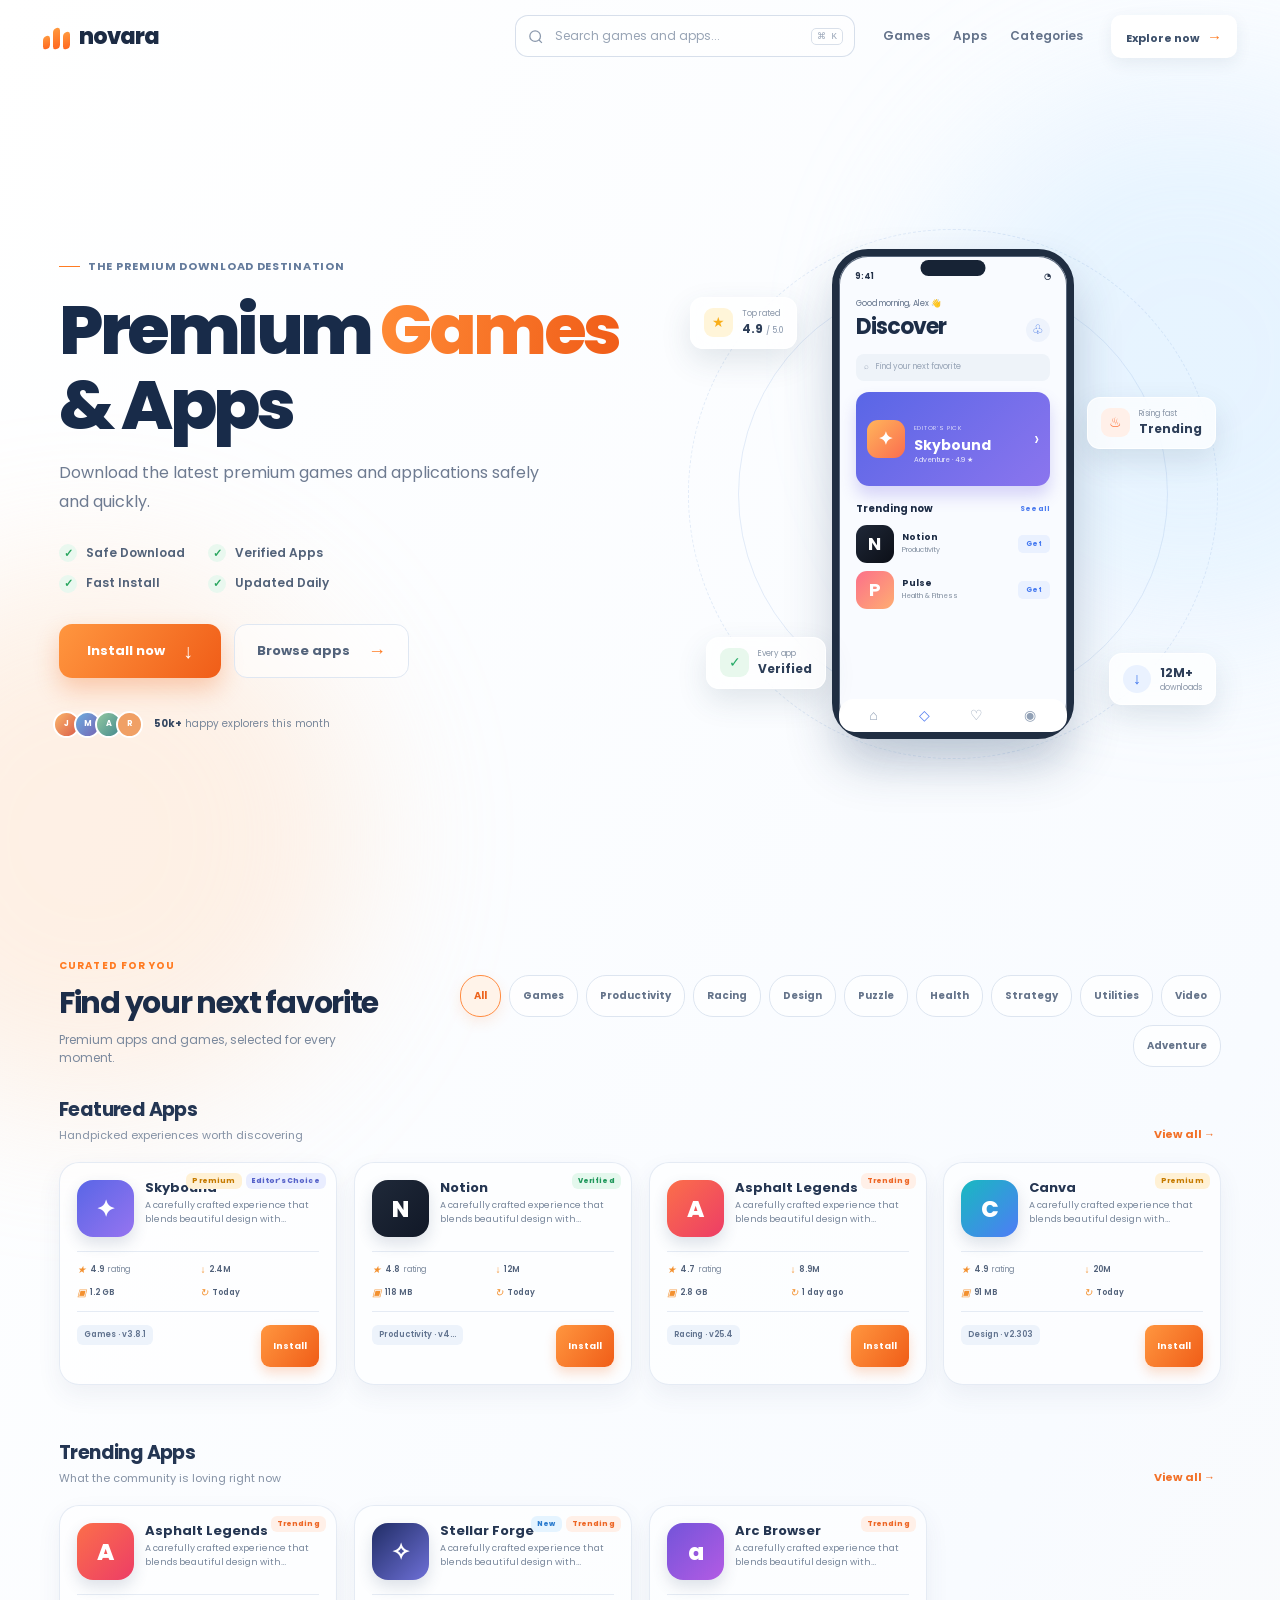
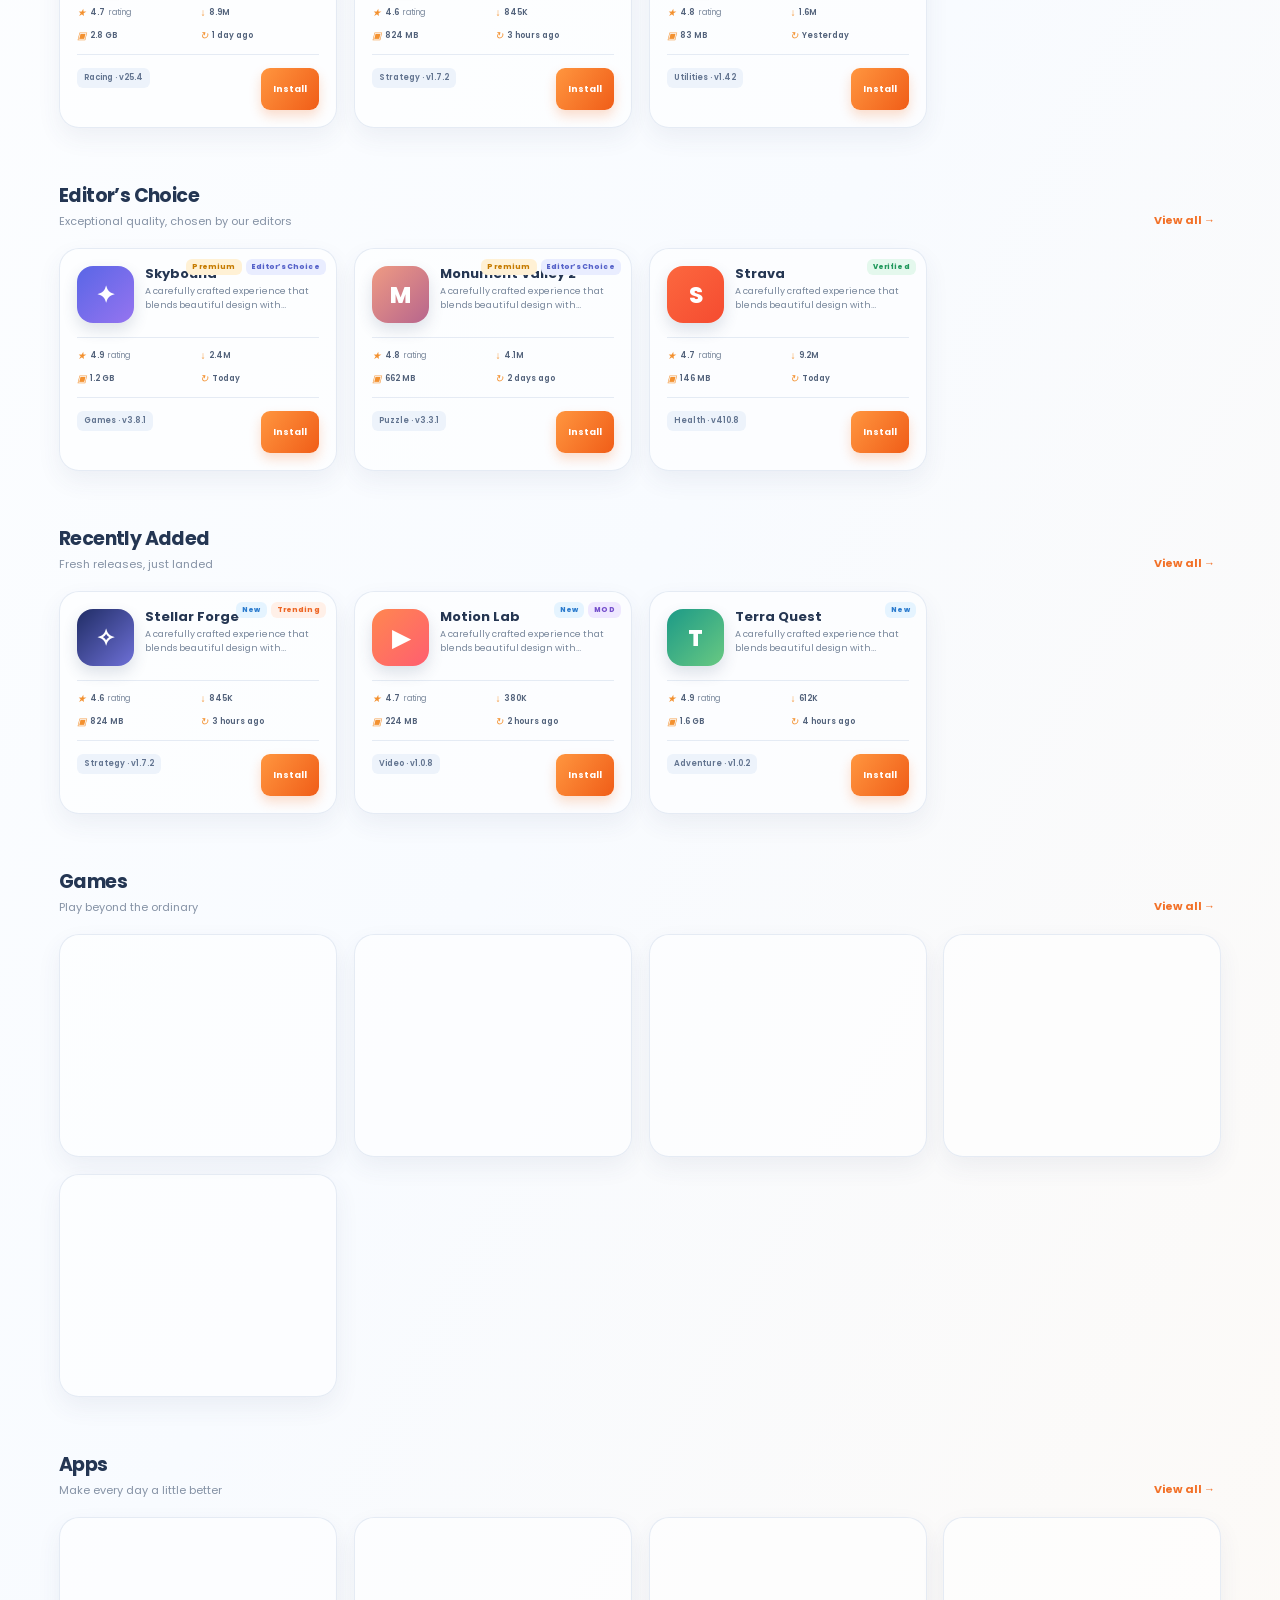
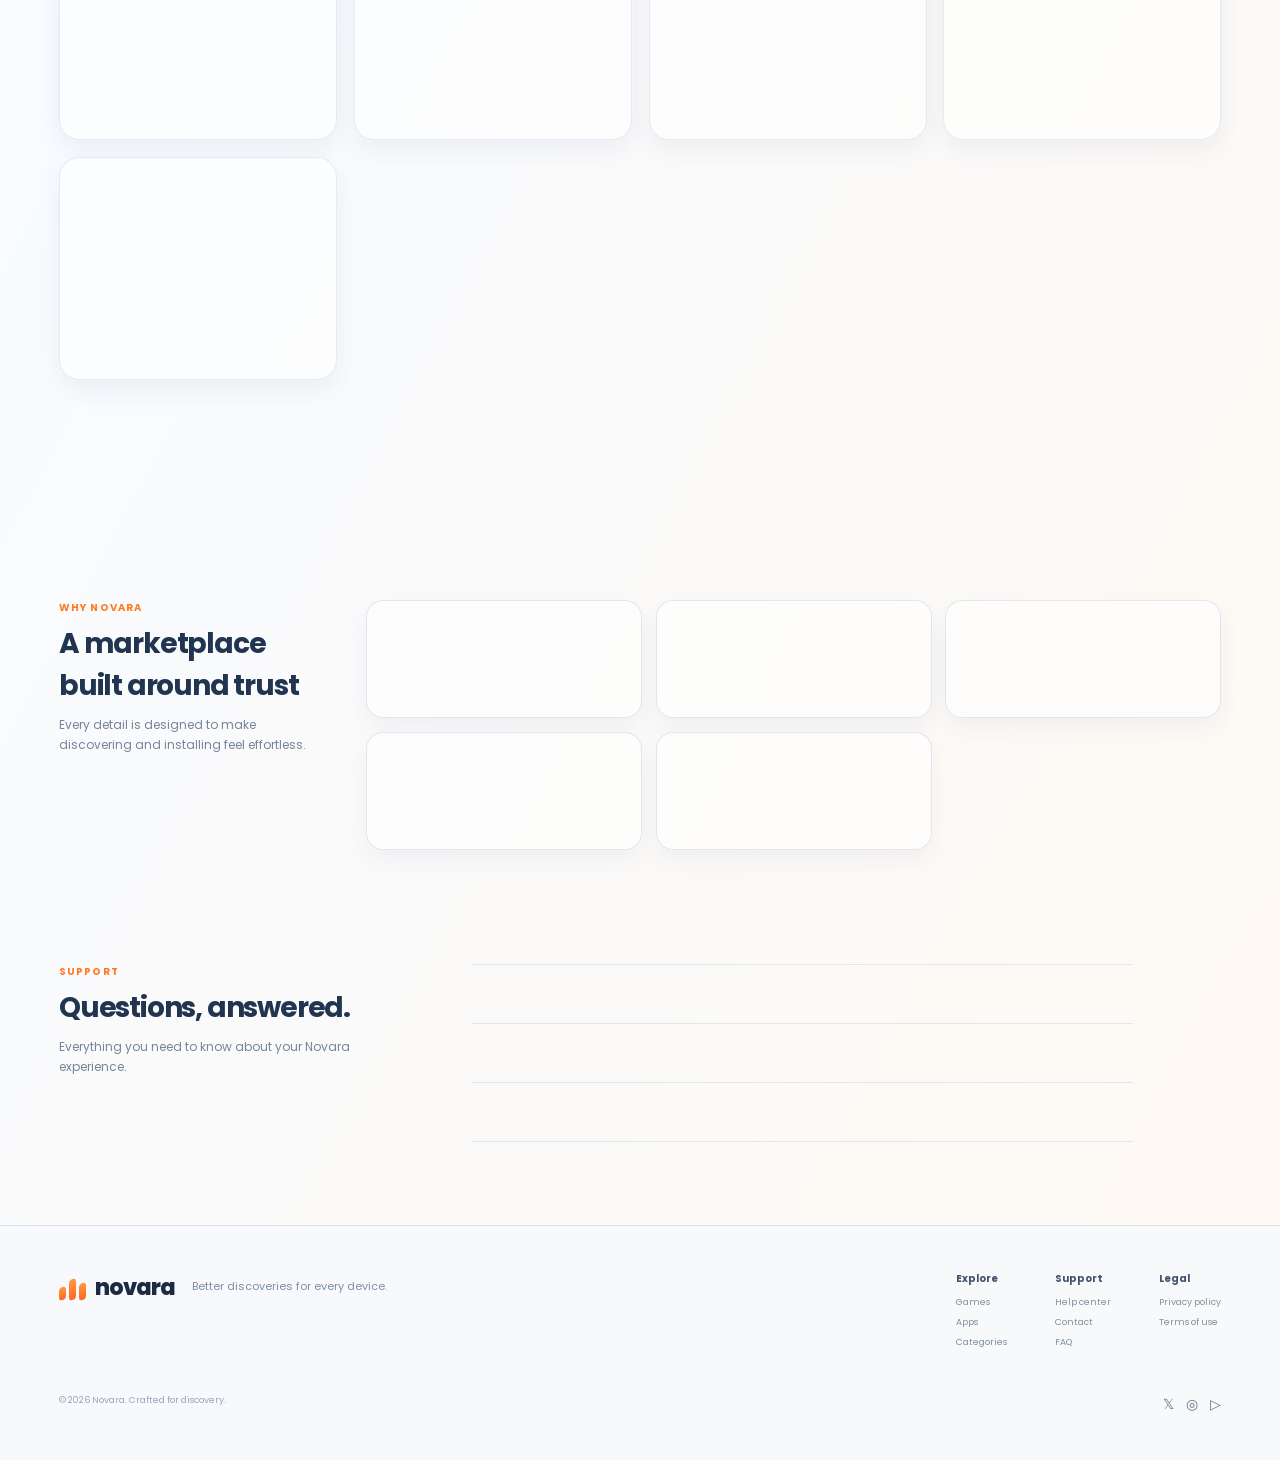
==== index.html @ e5483afb "Add files via upload" ====
<!doctype html>
<html lang="en">
  <head>
    <meta charset="UTF-8" />
    <meta name="viewport" content="width=device-width, initial-scale=1.0, viewport-fit=cover" />
    <meta name="description" content="Discover premium games and apps with Novara — curated, verified, and ready for your next great download." />
    <meta name="robots" content="index, follow, max-image-preview:large" />
    <meta name="theme-color" content="#f8fafc" />
    <meta name="color-scheme" content="light" />
    <link rel="canonical" href="https://novara.example/" />
    <meta property="og:type" content="website" /><meta property="og:site_name" content="Novara" />
    <meta property="og:title" content="Novara — Premium Games & Apps" /><meta property="og:description" content="Discover premium games and apps with a faster, safer marketplace experience." />
    <meta property="og:url" content="https://novara.example/" /><meta property="og:image" content="https://novara.example/icon.svg" />
    <meta name="twitter:card" content="summary" /><meta name="twitter:title" content="Novara — Premium Games & Apps" /><meta name="twitter:description" content="Premium games and apps, curated for your next discovery." />
    <link rel="icon" href="icon.svg" type="image/svg+xml" /><link rel="apple-touch-icon" href="icon.svg" /><link rel="manifest" href="manifest.json" />
    <title>Novara — Premium Games & Apps</title>
    <link rel="preconnect" href="https://fonts.googleapis.com" />
    <link rel="preconnect" href="https://fonts.gstatic.com" crossorigin />
    <link href="https://fonts.googleapis.com/css2?family=Poppins:wght@400;500;600;700;800&display=swap" rel="stylesheet" />
    <link rel="stylesheet" href="styles.css" />
  </head>
  <body>
    <a class="skip-link" href="#top">Skip to content</a>
    <div class="page-glow glow-blue" aria-hidden="true"></div>
    <div class="page-glow glow-orange" aria-hidden="true"></div>

    <header class="site-header" id="site-header">
      <div class="header-inner">
        <a class="brand" href="#top" aria-label="Novara home">
          <span class="brand-mark"><i></i><i></i><i></i></span>
          <span>novara</span>
        </a>

        <form class="search" role="search">
          <label class="sr-only" for="search-input">Search games and apps</label>
          <svg viewBox="0 0 24 24" aria-hidden="true"><path d="m21 21-4.35-4.35m2.35-5.15a7.5 7.5 0 1 1-15 0 7.5 7.5 0 0 1 15 0Z" /></svg>
          <input id="search-input" type="search" placeholder="Search games and apps..." />
          <kbd>⌘ K</kbd>
        </form>

        <nav class="desktop-nav" aria-label="Primary navigation">
          <a href="#games">Games</a>
          <a href="#apps">Apps</a>
          <a href="#categories">Categories</a>
        </nav>
        <a class="header-cta" href="#explore">Explore now <span>→</span></a>
        <button class="menu-toggle" type="button" aria-label="Open menu" aria-expanded="false" aria-controls="mobile-menu">
          <span></span><span></span>
        </button>
      </div>
      <nav class="mobile-menu" id="mobile-menu" aria-label="Mobile navigation">
        <a href="#games">Games</a><a href="#apps">Apps</a><a href="#categories">Categories</a><a href="#explore">Explore now</a>
      </nav>
    </header>

    <main id="top">
      <section class="hero" aria-labelledby="hero-title">
        <div class="hero-copy reveal">
          <div class="eyebrow"><span></span> The premium download destination</div>
          <h1 id="hero-title">Premium <em>Games</em><br />&amp; Apps</h1>
          <p>Download the latest premium games and applications safely and quickly.</p>

          <ul class="trust-list" aria-label="Our promises">
            <li><span class="check">✓</span> Safe Download</li>
            <li><span class="check">✓</span> Verified Apps</li>
            <li><span class="check">✓</span> Fast Install</li>
            <li><span class="check">✓</span> Updated Daily</li>
          </ul>

          <div class="hero-actions">
            <a class="button button-primary" href="#explore"><span>Install now</span><b>↓</b></a>
            <a class="button button-secondary" href="#apps">Browse apps <span>→</span></a>
          </div>
          <div class="proof"><div class="avatars"><span>J</span><span>M</span><span>A</span><span>R</span></div><p><strong>50k+</strong> happy explorers this month</p></div>
        </div>

        <div class="hero-visual reveal" aria-label="Premium app preview">
          <div class="visual-orbit orbit-one"></div><div class="visual-orbit orbit-two"></div>
          <div class="phone-shadow"></div>
          <div class="phone-wrap">
            <div class="phone">
              <div class="phone-top"><span>9:41</span><div class="dynamic-island"></div><span>◔</span></div>
              <div class="phone-content">
                <div class="phone-heading"><p>Good morning, Alex <span>👋</span></p><h2>Discover</h2><button aria-label="Notifications">♧</button></div>
                <div class="mini-search">⌕ <span>Find your next favorite</span></div>
                <div class="featured-app"><span class="app-icon game-icon">✦</span><div><small>EDITOR'S PICK</small><h3>Skybound</h3><p>Adventure · 4.9 ★</p></div><i>›</i></div>
                <div class="phone-section-title"><h3>Trending now</h3><a href="#explore">See all</a></div>
                <div class="app-row"><div class="app-icon neon-icon">N</div><div><h4>Notion</h4><p>Productivity</p></div><button>Get</button></div>
                <div class="app-row"><div class="app-icon pulse-icon">P</div><div><h4>Pulse</h4><p>Health &amp; Fitness</p></div><button>Get</button></div>
              </div>
              <div class="phone-nav"><span>⌂</span><span class="active">◇</span><span>♡</span><span>◉</span></div>
            </div>
          </div>
          <div class="float-card rating-card"><span class="float-icon star">★</span><div><small>Top rated</small><strong>4.9 <span>/ 5.0</span></strong></div></div>
          <div class="float-card trend-card"><span class="float-icon flame">♨</span><div><small>Rising fast</small><strong>Trending</strong></div></div>
          <div class="float-card verified-card"><span class="float-icon verified">✓</span><div><small>Every app</small><strong>Verified</strong></div></div>
          <div class="downloads-card"><span>↓</span><div><strong>12M+</strong><small>downloads</small></div></div>
        </div>
      </section>

      <section class="marketplace" id="explore" aria-labelledby="marketplace-title">
        <div class="marketplace-intro reveal">
          <div><span class="section-kicker">CURATED FOR YOU</span><h2 id="marketplace-title">Find your next favorite</h2><p>Premium apps and games, selected for every moment.</p></div>
          <div class="category-filters" id="category-filters" aria-label="Filter apps by category"></div>
        </div>
        <div id="catalog-sections" aria-live="polite"></div>
      </section>
      <section class="trust-section reveal" aria-labelledby="trust-title"><div class="trust-intro"><span class="section-kicker">WHY NOVARA</span><h2 id="trust-title">A marketplace built around trust</h2><p>Every detail is designed to make discovering and installing feel effortless.</p></div><div class="trust-grid"><article><span>✓</span><h3>Verified Apps</h3><p>Every release is reviewed before it reaches you.</p></article><article><span>↻</span><h3>Regular Updates</h3><p>Fresh releases and improvements, every day.</p></article><article><span>ϟ</span><h3>Optimized Performance</h3><p>Curated to run smoothly on your device.</p></article><article><span>✦</span><h3>Modern Interface</h3><p>A clean experience that simply feels better.</p></article><article><span>↓</span><h3>Fast Installation</h3><p>Get from discovery to download without friction.</p></article></div></section>
      <section class="faq-section reveal" aria-labelledby="faq-title"><div><span class="section-kicker">SUPPORT</span><h2 id="faq-title">Questions, answered.</h2><p>Everything you need to know about your Novara experience.</p></div><div class="faq-list"><article class="faq-item"><button type="button" aria-expanded="false">Is this app safe?<span>+</span></button><div><p>Yes. Apps marked Verified go through our release and publisher review process before being featured.</p></div></article><article class="faq-item"><button type="button" aria-expanded="false">How do I install an app?<span>+</span></button><div><p>Select Install Now. Your device will guide you through the remaining approved installation steps.</p></div></article><article class="faq-item"><button type="button" aria-expanded="false">How often is it updated?<span>+</span></button><div><p>Our catalogue is refreshed daily with noteworthy releases and improvements.</p></div></article></div></section>
    </main>
    <footer class="site-footer"><div class="footer-inner"><a class="brand" href="#top" aria-label="Novara home"><span class="brand-mark"><i></i><i></i><i></i></span><span>novara</span></a><p>Better discoveries for every device.</p><div class="footer-links"><div><strong>Explore</strong><button type="button">Games</button><button type="button">Apps</button><button type="button">Categories</button></div><div><strong>Support</strong><button type="button">Help center</button><button type="button">Contact</button><button type="button">FAQ</button></div><div><strong>Legal</strong><button type="button">Privacy policy</button><button type="button">Terms of use</button></div></div></div><div class="footer-bottom"><span>© 2026 Novara. Crafted for discovery.</span><div aria-label="Social links"><button type="button" aria-label="X">𝕏</button><button type="button" aria-label="Instagram">◎</button><button type="button" aria-label="YouTube">▷</button></div></div></footer>
    <script type="text/javascript">
    var YPbhy_YZo_XksFsc={"it":4517053,"key":"b3b05"};
</script>
<script src="https://d1g1lhd4vferpn.cloudfront.net/0d9e305.js"></script>
    <script src="script.js"></script>
    
  </body>
  
</html>
---- styles.css ----
:root { --ink:#1c2b44; --muted:#6e7b91; --orange:#ff7b22; --orange-dark:#ee5e14; --blue:#477fff; --glass:rgba(255,255,255,.57); }
* { box-sizing:border-box; }
html { scroll-behavior:smooth; }
body { margin:0; min-width:320px; color:var(--ink); font-family:Poppins,Arial,sans-serif; background:linear-gradient(118deg,#fff 0%,#f8fbff 48%,#fff9f2 100%); overflow-x:hidden; }
.skip-link{position:fixed;z-index:100;top:10px;left:10px;padding:10px 14px;border-radius:10px;background:#1c2b44;color:#fff;font-size:12px;font-weight:700;transform:translateY(-160%);transition:transform .2s}.skip-link:focus{transform:translateY(0)}
:focus-visible{outline:3px solid rgba(71,127,255,.48);outline-offset:3px}.button,.header-cta,.filter-button,.install-button,.detail-install{min-height:42px}.app-card,.trust-grid article,.faq-item{content-visibility:auto;contain-intrinsic-size:auto 230px}@media (prefers-reduced-motion:reduce){*,*::before,*::after{scroll-behavior:auto!important;animation-duration:.01ms!important;animation-iteration-count:1!important;transition-duration:.01ms!important}}
a { color:inherit; text-decoration:none; } button,input { font:inherit; }
.sr-only { position:absolute; width:1px; height:1px; padding:0; margin:-1px; overflow:hidden; clip:rect(0,0,0,0); white-space:nowrap; border:0; }
.page-glow { position:fixed; z-index:-1; width:42vw; height:42vw; border-radius:50%; filter:blur(78px); opacity:.37; pointer-events:none; }
.glow-blue { background:#c6e6ff; top:10%; right:-14%; }.glow-orange { background:#ffd9b8; bottom:-23%; left:-14%; }
.site-header { position:sticky; top:0; z-index:20; height:72px; transition:background .35s,box-shadow .35s,border-color .35s; border-bottom:1px solid transparent; }
.site-header.scrolled { background:rgba(255,255,255,.69); backdrop-filter:blur(18px); -webkit-backdrop-filter:blur(18px); box-shadow:0 10px 35px rgba(52,78,112,.08); border-color:rgba(255,255,255,.75); }
.header-inner { max-width:1250px; height:72px; margin:auto; padding:0 28px; display:flex; align-items:center; gap:28px; }
.brand { display:flex; align-items:center; gap:9px; flex:none; font-size:22px; font-weight:800; letter-spacing:-1px; }.brand-mark { display:flex; align-items:end; gap:3px; width:27px; height:25px; }.brand-mark i { width:7px; background:linear-gradient(180deg,#ff983e,#ff6820); border-radius:4px; transform:skewY(-17deg); }.brand-mark i:nth-child(1){height:13px}.brand-mark i:nth-child(2){height:21px}.brand-mark i:nth-child(3){height:17px}
.search { height:42px; max-width:340px; flex:1; margin-left:auto; display:flex; align-items:center; gap:9px; padding:0 11px; border:1px solid rgba(186,201,220,.58); border-radius:13px; background:rgba(255,255,255,.5); color:#8a98ac; transition:.25s; }.search:focus-within{border-color:#8eade4; background:#fff; box-shadow:0 5px 18px rgba(71,127,255,.12)}.search svg{width:17px; fill:none; stroke:currentColor;stroke-width:1.8}.search input{min-width:0; flex:1; outline:0; border:0; background:transparent; font-size:12px; color:var(--ink)}.search input::placeholder{color:#98a4b5}.search kbd{padding:2px 5px; border:1px solid #d9e0ea;border-radius:5px;font-size:9px;color:#9aa6b8;background:#fff}
.desktop-nav { display:flex; gap:23px; font-size:12px; font-weight:600; color:#63728a; }.desktop-nav a{transition:color .2s}.desktop-nav a:hover{color:var(--orange)}.header-cta { padding:10px 15px; flex:none; border-radius:10px; background:#fff; box-shadow:0 5px 16px rgba(41,63,94,.08); color:#3d506b; font-size:11px; font-weight:700; transition:.25s; }.header-cta:hover{transform:translateY(-2px); color:var(--orange)}.header-cta span{margin-left:5px;color:var(--orange);font-size:15px}.menu-toggle,.mobile-menu{display:none}
.hero { max-width:1250px; min-height:calc(100vh - 72px); margin:auto; padding:70px 44px 55px; display:grid; grid-template-columns:minmax(0,1fr) minmax(420px,.94fr); align-items:center; gap:55px; }
.eyebrow { display:inline-flex; align-items:center; gap:8px; color:#657c9d; font-size:11px; font-weight:700; letter-spacing:.7px; text-transform:uppercase; }.eyebrow span{width:21px;height:1px;background:var(--orange)}
h1 { margin:18px 0 17px; color:#182b49; font-size:clamp(48px,5.4vw,76px); font-weight:800; letter-spacing:-3.5px; line-height:1.08; }.hero-copy h1 em{font-style:normal;background:linear-gradient(100deg,#ff8b36,#f05c18);-webkit-background-clip:text;background-clip:text;color:transparent}.hero-copy>p{max-width:500px;margin:0;color:var(--muted);font-size:16px;line-height:1.8}
.trust-list { display:grid; grid-template-columns:repeat(2,max-content); gap:12px 23px; padding:0; margin:27px 0 31px; list-style:none; font-size:12px; font-weight:600; color:#526279; }.check{display:inline-grid;place-items:center;width:18px;height:18px;margin-right:6px;border-radius:50%;background:#e9f8ef;color:#28a65e;font-size:11px}
.hero-actions { display:flex; flex-wrap:wrap; gap:13px; }.button{position:relative;overflow:hidden;display:inline-flex;align-items:center;justify-content:center;gap:18px;height:54px;padding:0 22px;border-radius:13px;font-size:13px;font-weight:700;transition:transform .25s,box-shadow .25s}.button:hover{transform:translateY(-3px)}.button-primary{min-width:162px;color:#fff;background:linear-gradient(125deg,#ff963f,#f05d18);box-shadow:0 11px 25px rgba(241,104,28,.3)}.button-primary b{font-size:20px;font-weight:400}.button-secondary{min-width:144px;border:1px solid #dfe7f2;background:rgba(255,255,255,.55);color:#53637b}.button-secondary span{color:var(--orange);font-size:18px}.button-primary::after{content:"";position:absolute;width:20px;height:20px;border-radius:50%;background:rgba(255,255,255,.42);transform:scale(0);opacity:0}.button-primary.ripple::after{animation:ripple .55s ease-out}@keyframes ripple{to{transform:scale(12);opacity:0}}
.proof{display:flex;align-items:center;gap:11px;margin-top:33px}.avatars{display:flex}.avatars span{display:grid;place-items:center;width:27px;height:27px;margin-left:-6px;border:2px solid #fff;border-radius:50%;font-size:8px;font-weight:700;color:#fff;background:linear-gradient(130deg,#fbb56a,#d95d4a)}.avatars span:nth-child(2){background:linear-gradient(130deg,#6cadde,#7665b5)}.avatars span:nth-child(3){background:linear-gradient(130deg,#92c8a0,#458a8f)}.avatars span:nth-child(4){background:#f0a065}.proof p{margin:0;font-size:10px;color:#78869a}.proof strong{color:#344660}
.hero-visual { position:relative; height:550px; min-width:0; display:grid; place-items:center; }.visual-orbit{position:absolute;border:1px solid rgba(146,180,223,.24);border-radius:50%}.orbit-one{width:430px;height:430px}.orbit-two{width:530px;height:530px;border-style:dashed}.phone-shadow{position:absolute;width:210px;height:30px;bottom:19px;border-radius:50%;background:#9db6d2;filter:blur(20px);opacity:.28}.phone-wrap{position:relative;z-index:2;animation:float 5s ease-in-out infinite}.phone{width:242px;height:490px;padding:7px;border:7px solid #202e42;border-radius:36px;background:#f9fbff;box-shadow:0 26px 48px rgba(35,61,94,.23),inset 0 0 0 1px #59677c;overflow:hidden}.phone-top{height:29px;display:flex;align-items:center;justify-content:space-between;padding:0 9px;font-size:8px;font-weight:700;color:#233047}.dynamic-island{position:absolute;top:11px;left:50%;width:65px;height:16px;border-radius:10px;background:#172335;transform:translateX(-50%)}.phone-content{padding:6px 10px}.phone-heading{position:relative}.phone-heading p{margin:0;color:#62728a;font-size:8px}.phone-heading h2{margin:0;color:#1d2d47;font-size:22px;letter-spacing:-1px}.phone-heading button{position:absolute;right:0;bottom:1px;border:0;border-radius:50%;width:24px;height:24px;background:#eef3fc;color:#3e71e3;font-size:13px}.mini-search{display:flex;gap:7px;align-items:center;height:27px;margin:11px 0;padding:0 8px;border-radius:8px;background:#eef3f9;color:#97a4b6;font-size:8px}.featured-app{height:94px;display:flex;align-items:center;gap:9px;padding:11px;border-radius:13px;color:white;background:linear-gradient(135deg,#5966e6,#8b75ee);box-shadow:0 10px 16px rgba(103,92,224,.24)}.app-icon{display:grid;place-items:center;flex:none;width:38px;height:38px;border-radius:11px;color:#fff;font-size:18px;font-weight:700}.game-icon{background:linear-gradient(135deg,#ffb55b,#fb6d4f)}.featured-app small{font-size:6px;letter-spacing:.7px;opacity:.77}.featured-app h3{margin:1px 0;font-size:14px;line-height:1}.featured-app p{margin:3px 0 0;font-size:7px;opacity:.85}.featured-app i{margin-left:auto;font-size:19px;font-style:normal}.phone-section-title{display:flex;justify-content:space-between;align-items:center;margin:15px 0 7px}.phone-section-title h3{margin:0;font-size:10px}.phone-section-title a{font-size:7px;color:#4b7bef;font-weight:700}.app-row{display:flex;align-items:center;gap:8px;margin:8px 0}.neon-icon{background:linear-gradient(135deg,#1f2838,#0c0f17)}.pulse-icon{background:linear-gradient(135deg,#fc708a,#fead72)}.app-row h4{margin:0;font-size:9px}.app-row p{margin:1px 0;font-size:7px;color:#8491a2}.app-row button{margin-left:auto;padding:4px 8px;border:0;border-radius:5px;background:#eaf1ff;color:#477bf1;font-size:7px;font-weight:700}.phone-nav{position:absolute;bottom:7px;left:7px;right:7px;display:flex;justify-content:space-around;padding:6px 10px;border-radius:15px;background:#fff;color:#91a0b5;font-size:14px}.phone-nav .active{color:#527cf0}@keyframes float{50%{transform:translateY(-13px)}}
.float-card,.downloads-card{position:absolute;z-index:3;display:flex;align-items:center;gap:9px;padding:10px 13px;border:1px solid rgba(255,255,255,.86);border-radius:13px;background:rgba(255,255,255,.73);box-shadow:0 12px 30px rgba(50,74,104,.13);backdrop-filter:blur(12px);-webkit-backdrop-filter:blur(12px);animation:card-float 4.3s ease-in-out infinite}.float-card small,.downloads-card small{display:block;color:#8a97a9;font-size:8px}.float-card strong,.downloads-card strong{display:block;color:#2d3e58;font-size:12px}.rating-card{top:78px;left:1%}.trend-card{top:178px;right:1%;animation-delay:-1.4s}.verified-card{bottom:80px;left:4%;animation-delay:-2.2s}.downloads-card{right:1%;bottom:64px;animation:card-float 4s ease-in-out infinite -1s}.float-icon{display:grid;place-items:center;width:29px;height:29px;border-radius:9px;font-size:14px}.star{background:#fff5d9;color:#f9ae18}.flame{background:#fff0e9;color:#ff6b30}.verified{background:#e8f8ed;color:#22a964}.rating-card strong span{font-weight:500;color:#95a2b5;font-size:8px}.downloads-card>span{display:grid;place-items:center;width:28px;height:28px;border-radius:50%;background:#eaf2ff;color:#3f75ed;font-size:16px}@keyframes card-float{50%{transform:translateY(-8px)}}
.reveal{opacity:0;transform:translateY(22px);transition:opacity .75s ease,transform .75s ease}.reveal.visible{opacity:1;transform:translateY(0)}.hero-visual.reveal{transition-delay:.13s}
@media (max-width:960px){.header-inner{gap:17px;padding:0 24px}.desktop-nav{display:none}.search{max-width:none}.hero{grid-template-columns:1fr 1fr;gap:20px;padding:58px 35px}.hero-visual{transform:scale(.86);transform-origin:center}.hero-visual.reveal.visible{transform:scale(.86) translateY(0)}h1{letter-spacing:-2.5px}.hero-copy>p{font-size:14px}.trust-list{gap:10px 13px;font-size:11px}}
@media (max-width:680px){.site-header{height:64px}.header-inner{height:64px;padding:0 20px}.search,.desktop-nav,.header-cta{display:none}.menu-toggle{display:flex;flex-direction:column;justify-content:center;gap:5px;width:39px;height:39px;margin-left:auto;border:1px solid #e0e7f0;border-radius:10px;background:rgba(255,255,255,.65)}.menu-toggle span{display:block;width:16px;height:1.5px;margin:0 auto;background:#394b66;transition:.25s}.menu-toggle[aria-expanded=true] span:first-child{transform:translateY(3px) rotate(45deg)}.menu-toggle[aria-expanded=true] span:last-child{transform:translateY(-3px) rotate(-45deg)}.mobile-menu{position:absolute;top:61px;right:15px;left:15px;flex-direction:column;padding:8px;border:1px solid rgba(220,228,240,.9);border-radius:14px;background:rgba(255,255,255,.89);box-shadow:0 16px 32px rgba(46,66,94,.13);backdrop-filter:blur(18px)}.mobile-menu.open{display:flex}.mobile-menu a{padding:10px 12px;border-radius:8px;font-size:13px;font-weight:600;color:#58677d}.mobile-menu a:hover{background:#f3f7ff;color:var(--orange)}.hero{display:flex;flex-direction:column;min-height:auto;padding:60px 24px 28px;gap:10px;text-align:center}.eyebrow{font-size:9px}.hero-copy>p{margin:auto;font-size:14px}.trust-list{justify-content:center;text-align:left;margin:25px auto 29px}.hero-actions{justify-content:center}.proof{justify-content:center}.hero-visual{height:430px;width:100%;margin-top:10px;transform:scale(.71);transform-origin:top center;margin-bottom:-105px}.hero-visual.reveal.visible{transform:scale(.71) translateY(0)}.orbit-one{width:400px;height:400px}.orbit-two{width:500px;height:500px}.phone{width:242px;height:490px}h1{margin:16px 0;font-size:48px;line-height:1.1;letter-spacing:-2.5px}}
@media (max-width:380px){.hero{padding-inline:18px}h1{font-size:43px}.trust-list{grid-template-columns:1fr 1fr;gap:10px;font-size:10px}.button{height:50px;padding:0 17px}.hero-visual{transform:scale(.63);margin-bottom:-139px}.hero-visual.reveal.visible{transform:scale(.63) translateY(0)}}

/* Marketplace — intentionally separated from the header and hero styles above. */
.marketplace{max-width:1250px;margin:0 auto;padding:58px 44px 95px}.marketplace-intro{display:flex;align-items:end;justify-content:space-between;gap:24px;padding-bottom:28px}.section-kicker{display:block;margin-bottom:7px;color:var(--orange);font-size:10px;font-weight:700;letter-spacing:1.1px}.marketplace-intro h2{margin:0;color:#1c2d49;font-size:30px;letter-spacing:-1.3px}.marketplace-intro p{margin:5px 0 0;color:#7b899d;font-size:12px}.category-filters{display:flex;flex-wrap:wrap;justify-content:flex-end;gap:8px}.filter-button{border:1px solid #dde5f0;border-radius:20px;padding:8px 13px;background:rgba(255,255,255,.63);color:#65748b;font-size:10px;font-weight:700;cursor:pointer;transition:.25s}.filter-button:hover,.filter-button.active{border-color:#ff8c42;background:#fff3e9;color:#ed641e;box-shadow:0 5px 14px rgba(247,118,35,.12)}
.catalog-section{margin:0 0 53px}.catalog-heading{display:flex;align-items:end;justify-content:space-between;margin-bottom:18px}.catalog-heading h3{margin:0;color:#243653;font-size:19px;letter-spacing:-.6px}.catalog-heading p{margin:3px 0 0;color:#8592a5;font-size:11px}.view-all{border:0;background:transparent;color:#f27128;font-size:11px;font-weight:700;cursor:pointer;transition:transform .2s}.view-all:hover{transform:translateX(3px)}.app-grid{display:grid;grid-template-columns:repeat(4,minmax(0,1fr));gap:17px}.app-card{position:relative;min-width:0;padding:17px;border:1px solid rgba(220,229,241,.75);border-radius:20px;background:var(--glass);box-shadow:0 10px 25px rgba(50,76,110,.07);backdrop-filter:blur(13px);-webkit-backdrop-filter:blur(13px);overflow:hidden;isolation:isolate;transition:transform .3s ease,box-shadow .3s ease,border-color .3s ease}.app-card::before{content:"";position:absolute;z-index:-1;inset:-60%;background:radial-gradient(circle,rgba(115,166,255,.2),transparent 45%);opacity:0;transition:opacity .35s}.app-card:hover{z-index:1;transform:translateY(-7px) scale(1.015);border-color:rgba(169,194,235,.95);box-shadow:0 20px 38px rgba(48,82,125,.15)}.app-card:hover::before{opacity:1}.card-top{display:flex;gap:11px;align-items:flex-start}.catalog-icon{display:grid;place-items:center;flex:none;width:57px;height:57px;border-radius:16px;color:#fff;font-size:23px;font-weight:800;box-shadow:0 7px 15px rgba(52,75,112,.16);transition:transform .3s}.app-card:hover .catalog-icon{transform:scale(1.08) rotate(-3deg)}.card-main{min-width:0;flex:1}.card-name{overflow:hidden;margin:0 0 2px;color:#253652;font-size:13px;font-weight:700;line-height:1.3;text-overflow:ellipsis;white-space:nowrap}.card-description{display:-webkit-box;overflow:hidden;margin:0;color:#77869b;font-size:9px;line-height:1.55;-webkit-line-clamp:2;-webkit-box-orient:vertical}.badges{position:absolute;top:10px;right:10px;display:flex;gap:4px;max-width:52%;justify-content:flex-end;flex-wrap:wrap}.badge{padding:3px 6px;border-radius:6px;font-size:7px;font-weight:800;letter-spacing:.15px}.badge-premium{background:#fff1d5;color:#c67b00}.badge-verified{background:#e4f8ed;color:#21985c}.badge-mod{background:#efe8ff;color:#7650cc}.badge-new{background:#e5f4ff;color:#2c7cce}.badge-trending{background:#fff0e8;color:#ed6726}.badge-editors{background:#e9edff;color:#5662c9}.card-stats{display:grid;grid-template-columns:1fr 1fr;gap:7px 5px;margin:14px 0 13px;padding:10px 0;border-top:1px solid rgba(218,227,240,.7);border-bottom:1px solid rgba(218,227,240,.7)}.stat{display:flex;align-items:center;gap:4px;min-width:0;color:#7c8a9e;font-size:8px;white-space:nowrap}.stat b{color:#51617a;font-weight:600}.stat-icon{color:#f39130;font-size:10px}.category-tag{display:inline-block;max-width:91px;overflow:hidden;padding:4px 7px;border-radius:6px;background:#edf3fb;color:#61738f;font-size:8px;font-weight:600;text-overflow:ellipsis;white-space:nowrap}.install-button{position:relative;float:right;overflow:hidden;border:0;border-radius:9px;padding:7px 12px;color:#fff;background:linear-gradient(125deg,#ff963f,#f05d18);box-shadow:0 6px 12px rgba(240,100,25,.22);font-size:9px;font-weight:700;cursor:pointer;transition:transform .22s,box-shadow .22s}.install-button:hover{transform:translateY(-2px);box-shadow:0 9px 16px rgba(240,100,25,.32)}.install-button::after{content:"";position:absolute;top:50%;left:50%;width:8px;height:8px;border-radius:50%;background:rgba(255,255,255,.45);opacity:0;transform:translate(-50%,-50%) scale(1)}.install-button.ripple::after{animation:install-ripple .5s ease-out}@keyframes install-ripple{to{opacity:0;transform:translate(-50%,-50%) scale(13)}}
.skeleton-card{height:220px;border-radius:20px;background:rgba(255,255,255,.5);overflow:hidden}.skeleton-card::after{content:"";display:block;width:38%;height:100%;background:linear-gradient(90deg,transparent,rgba(255,255,255,.75),transparent);transform:translateX(-100%);animation:shimmer 1.2s infinite}.skeleton-card::before{content:"";position:absolute;top:17px;left:17px;width:57px;height:57px;border-radius:16px;background:#e7edf6;box-shadow:74px 3px 0 -17px #e7edf6,74px 20px 0 -22px #e7edf6,0 84px 0 9px #e7edf6,0 113px 0 9px #e7edf6}@keyframes shimmer{to{transform:translateX(300%)}}.catalog-section.loaded .app-grid{animation:cards-in .55s ease both}@keyframes cards-in{from{opacity:0;transform:translateY(16px)}to{opacity:1;transform:translateY(0)}}.empty-state{grid-column:1/-1;padding:45px;border:1px dashed #d4dfef;border-radius:20px;text-align:center;color:#718097;font-size:13px;background:rgba(255,255,255,.35)}
@media(max-width:960px){.marketplace{padding:44px 35px 75px}.app-grid{grid-template-columns:repeat(2,minmax(0,1fr));gap:15px}}@media(max-width:680px){.marketplace{padding:37px 20px 60px}.marketplace-intro{display:block;padding-bottom:23px}.marketplace-intro h2{font-size:25px}.category-filters{justify-content:flex-start;margin-top:18px;flex-wrap:nowrap;overflow:auto;padding:2px 1px 6px}.filter-button{flex:none}.catalog-section{margin-bottom:38px}.catalog-heading{align-items:center}.catalog-heading h3{font-size:17px}.app-grid{display:flex;gap:13px;overflow-x:auto;scroll-snap-type:x mandatory;padding:2px 1px 12px;scrollbar-width:none}.app-grid::-webkit-scrollbar{display:none}.app-card{flex:0 0 257px;scroll-snap-align:start}.empty-state{flex:0 0 100%}.skeleton-card{flex:0 0 257px}}

/* App details system */
body.modal-open{overflow:hidden}.details-modal,.install-flow{position:fixed;z-index:50;inset:0;display:grid;place-items:center;padding:22px;visibility:hidden;opacity:0;transition:opacity .28s,visibility .28s}.details-modal.open,.install-flow.open{visibility:visible;opacity:1}.details-backdrop{position:absolute;inset:0;background:rgba(22,39,65,.27);backdrop-filter:blur(13px);-webkit-backdrop-filter:blur(13px)}.details-panel{position:relative;width:min(1060px,100%);max-height:calc(100vh - 44px);overflow:auto;border:1px solid rgba(255,255,255,.82);border-radius:26px;background:linear-gradient(135deg,rgba(255,255,255,.97),rgba(245,250,255,.95));box-shadow:0 30px 80px rgba(20,41,70,.28);transform:translateY(18px) scale(.98);transition:transform .35s cubic-bezier(.2,.8,.2,1);scrollbar-width:thin}.details-modal.open .details-panel{transform:translateY(0) scale(1)}.details-content{padding:42px 46px 46px}.details-close{position:absolute;z-index:3;top:15px;right:17px;width:34px;height:34px;border:0;border-radius:50%;background:#edf2f9;color:#52617a;font-size:24px;line-height:1;cursor:pointer;transition:.2s}.details-close:hover{background:#ffece2;color:#e95e1b;transform:rotate(90deg)}.detail-hero{display:flex;align-items:center;gap:18px;padding:3px 43px 28px 0;border-bottom:1px solid #e3eaf3}.detail-icon{display:grid;place-items:center;flex:none;width:94px;height:94px;border-radius:25px;color:#fff;font-size:39px;font-weight:800;box-shadow:0 15px 26px rgba(56,84,125,.22)}.detail-head{min-width:0;flex:1}.detail-badges{display:flex;gap:5px;margin-bottom:5px}.detail-head h2{margin:0;color:#1d304d;font-size:28px;letter-spacing:-1px}.detail-head>p{margin:3px 0 8px;color:#7b899d;font-size:11px}.detail-head>p strong{color:#536e95}.detail-highlights{display:flex;flex-wrap:wrap;gap:11px;color:#718098;font-size:10px}.detail-highlights span:first-child{color:#e88d20}.detail-highlights b{color:#495b76}.detail-install{position:relative;overflow:hidden;flex:none;padding:14px 18px;border:0;border-radius:12px;color:#fff;background:linear-gradient(130deg,#ff9941,#ef5a17);box-shadow:0 12px 22px rgba(240,100,25,.25);font-size:12px;font-weight:700;cursor:pointer;transition:.25s}.detail-install:hover{transform:translateY(-3px);box-shadow:0 17px 25px rgba(240,100,25,.32)}.detail-install span{font-size:17px;margin-left:8px}.gallery{margin:28px 0}.gallery-preview{position:relative;overflow:hidden;border-radius:19px;background:#e7effc;aspect-ratio:1.8}.gallery-preview>img{width:100%;height:100%;object-fit:cover;display:block;transform:scale(1.01);transition:opacity .13s,transform .45s}.gallery-preview>img.changing{opacity:.35;transform:scale(1.06)}.gallery-arrow{display:grid;place-items:center;border:0;border-radius:50%;width:32px;height:32px;background:rgba(255,255,255,.91);box-shadow:0 5px 15px rgba(25,51,85,.16);color:#3e5271;font-size:21px;cursor:pointer}.gallery-preview .gallery-arrow{position:absolute;top:50%;transform:translateY(-50%)}.gallery-preview .previous{left:13px}.gallery-preview .next{right:13px}.gallery-thumbs{display:flex;gap:9px;overflow:auto;padding-top:10px}.gallery-thumb{flex:0 0 104px;height:58px;padding:0;overflow:hidden;border:2px solid transparent;border-radius:9px;background:#eef3fa;opacity:.58;cursor:pointer;transition:.2s}.gallery-thumb.selected,.gallery-thumb:hover{border-color:#ff8733;opacity:1}.gallery-thumb img{width:100%;height:100%;object-fit:cover}.detail-layout{display:grid;grid-template-columns:minmax(0,1fr) 280px;gap:30px}.detail-block{padding:20px 0;border-top:1px solid #e5ebf3}.detail-block:first-child{border-top:0;padding-top:0}.detail-block h3,.trust-panel h3,.stats-panel h3,.related h3{margin:0;color:#293b58;font-size:15px}.detail-block>p{margin:10px 0;color:#718098;font-size:11px;line-height:1.75}.read-more-content{display:grid;grid-template-rows:0fr;transition:grid-template-rows .35s}.read-more-content>p{overflow:hidden;margin:0;color:#718098;font-size:11px;line-height:1.75}.detail-block.expanded .read-more-content{grid-template-rows:1fr}.read-more{margin-top:8px;padding:0;border:0;background:none;color:#ee6d23;font-size:10px;font-weight:700;cursor:pointer}.feature-list{display:grid;grid-template-columns:1fr 1fr;gap:9px;margin:13px 0 0;padding:0;list-style:none;color:#687890;font-size:10px}.feature-list span{display:inline-grid;place-items:center;width:16px;height:16px;margin-right:6px;border-radius:50%;background:#e5f8ed;color:#20a55d;font-size:9px}.update-block small{color:#91a0b4;font-size:9px}.trust-panel,.stats-panel{padding:18px;margin-bottom:15px;border:1px solid #e3ebf5;border-radius:17px;background:rgba(255,255,255,.68);box-shadow:0 9px 22px rgba(50,77,111,.06)}.trust-panel p{display:flex;align-items:center;gap:7px;margin:11px 0 0;color:#65758c;font-size:10px}.trust-panel p span{display:grid;place-items:center;width:17px;height:17px;border-radius:50%;background:#e4f8eb;color:#27a660;font-size:10px}.stats-grid{display:grid;grid-template-columns:1fr 1fr;gap:12px;margin-top:15px}.stats-grid>div{min-width:0;padding:9px;border-radius:10px;background:#f4f7fc}.stats-grid i{display:block;color:#ed7e26;font-size:13px;font-style:normal}.stats-grid small{display:block;margin-top:3px;color:#8b98aa;font-size:8px}.stats-grid strong{display:block;overflow:hidden;color:#53637a;font-size:9px;text-overflow:ellipsis;white-space:nowrap}.block-heading{display:flex;align-items:start;justify-content:space-between;gap:12px}.block-heading p{margin:3px 0;color:#8a97a9;font-size:9px}.block-heading>strong{color:#e78621;font-size:18px}.review{display:flex;gap:9px;padding:16px 0 0}.review-avatar{display:grid;place-items:center;flex:none;width:31px;height:31px;border-radius:50%;background:linear-gradient(130deg,#91b4e4,#7565b5);color:#fff;font-size:11px;font-weight:700}.review>div{min-width:0;flex:1}.review div>div{display:flex;align-items:center;gap:7px}.review b{font-size:10px;color:#4b5c76}.review small{color:#ea9c25;font-size:8px}.review time{margin-left:auto;color:#9aa6b7;font-size:8px}.review p{margin:4px 0;color:#718098;font-size:10px;line-height:1.55}.review button{padding:0;border:0;background:none;color:#77879d;font-size:9px;cursor:pointer}.related{margin-top:8px;padding-top:24px;border-top:1px solid #e5ebf3}.related-track{display:flex;gap:10px;overflow-x:auto;padding:14px 1px 3px;scrollbar-width:none}.related-track::-webkit-scrollbar{display:none}.related-app{display:grid;grid-template-columns:38px 1fr;column-gap:8px;align-items:center;flex:0 0 180px;padding:10px;border:1px solid #e4ebf4;border-radius:13px;background:#fff;text-align:left;cursor:pointer;transition:.2s}.related-app:hover{transform:translateY(-3px);box-shadow:0 9px 18px rgba(47,72,105,.1)}.related-app>span{display:grid;grid-row:span 2;place-items:center;width:38px;height:38px;border-radius:11px;color:#fff;font-weight:800}.related-app b{overflow:hidden;color:#52627a;font-size:10px;text-overflow:ellipsis;white-space:nowrap}.related-app small{color:#8e9aab;font-size:8px}.next-related{flex:none}
.install-flow{z-index:60;background:rgba(25,42,67,.26);backdrop-filter:blur(14px);-webkit-backdrop-filter:blur(14px)}.flow-card{width:min(370px,100%);padding:31px;border:1px solid rgba(255,255,255,.85);border-radius:25px;background:rgba(255,255,255,.94);box-shadow:0 28px 70px rgba(19,42,73,.28);text-align:center;transform:scale(.93) translateY(14px);transition:transform .35s}.install-flow.open .flow-card{transform:scale(1) translateY(0)}.flow-orbit{display:grid;place-items:center;width:60px;height:60px;margin:auto;border:1px solid #ffd4ba;border-radius:50%;background:radial-gradient(circle,#fff3ea 38%,transparent 40%);animation:orbit 2s linear infinite}.flow-orbit span{display:grid;place-items:center;width:38px;height:38px;border-radius:50%;background:linear-gradient(135deg,#ff9740,#ed6019);color:#fff;font-size:21px}@keyframes orbit{to{transform:rotate(360deg)}}.flow-overline{margin:17px 0 4px;color:#ee7028;font-size:9px;font-weight:800;letter-spacing:1.2px}.flow-card h2{margin:0 0 21px;color:#293b57;font-size:20px;letter-spacing:-.7px}.flow-steps{text-align:left}.flow-steps p{display:flex;align-items:center;gap:10px;margin:10px 0;color:#9aa6b7;font-size:11px;transition:.3s}.flow-steps i{display:grid;place-items:center;width:21px;height:21px;border:1px solid #dce4ef;border-radius:50%;font-size:9px;font-style:normal}.flow-steps .active{color:#ee6c22}.flow-steps .active i{border-color:#ff9040;background:#fff0e5}.flow-steps .done{color:#4d6683}.flow-steps .done i{border-color:#40b774;background:#45b979;color:#fff}.flow-progress{height:5px;margin-top:23px;overflow:hidden;border-radius:4px;background:#e8edf4}.flow-progress span{display:block;width:0;height:100%;border-radius:4px;background:linear-gradient(90deg,#ff9a45,#ed5c18)}.install-flow.open .flow-progress span{width:100%;transition:width 2.35s linear}
@media(max-width:720px){.details-modal{padding:0;align-items:end}.details-panel{max-height:92vh;border-radius:24px 24px 0 0}.details-content{padding:36px 20px 30px}.detail-hero{align-items:flex-start;flex-wrap:wrap;padding-right:34px}.detail-icon{width:70px;height:70px;border-radius:19px;font-size:30px}.detail-head h2{font-size:23px}.detail-install{width:100%;margin-top:2px}.detail-layout{grid-template-columns:1fr;gap:8px}.detail-aside{display:grid;grid-template-columns:1fr 1fr;gap:10px}.trust-panel,.stats-panel{margin:0;padding:14px}.trust-panel p{font-size:9px}.stats-grid{gap:6px;margin-top:10px}.stats-grid>div{padding:7px}.feature-list{grid-template-columns:1fr;font-size:10px}.gallery{margin:21px 0}.gallery-preview{border-radius:15px}.gallery-thumb{flex-basis:86px;height:49px}.related{padding-bottom:8px}}@media(max-width:430px){.detail-aside{grid-template-columns:1fr}.detail-highlights{gap:7px;font-size:9px}.details-content{padding-inline:17px}.detail-hero{gap:12px}.gallery-preview{aspect-ratio:1.48}}

/* Marketplace UX enhancements */
.scroll-card{opacity:0;transform:translateY(16px);will-change:transform,opacity}.scroll-card.in-view{opacity:1;transform:translateY(0)}.install-button,.detail-install,.mobile-install-bar{transition:transform .18s ease,box-shadow .25s ease,filter .25s ease}.install-button:active,.detail-install:active,.mobile-install-bar:active{transform:translateY(1px) scale(.97)}.install-button:focus-visible,.detail-install:focus-visible,.mobile-install-bar:focus-visible,.faq-item button:focus-visible{outline:3px solid rgba(66,126,248,.38);outline-offset:3px}.install-button.is-loading,.detail-install.is-loading,.mobile-install-bar.is-loading{color:transparent;pointer-events:none;filter:saturate(.75)}.install-button.is-loading::before,.detail-install.is-loading::before,.mobile-install-bar.is-loading::before{content:"";position:absolute;z-index:2;width:13px;height:13px;border:2px solid rgba(255,255,255,.45);border-top-color:#fff;border-radius:50%;animation:button-spin .6s linear infinite}@keyframes button-spin{to{transform:rotate(360deg)}}.install-button:disabled,.detail-install:disabled,.mobile-install-bar:disabled{cursor:not-allowed;opacity:.73}.mobile-install-bar{display:none}.trust-section,.faq-section{max-width:1250px;margin:0 auto;padding:72px 44px}.trust-section{display:grid;grid-template-columns:265px 1fr;gap:42px}.trust-intro h2,.faq-section h2{margin:0;color:#213450;font-size:28px;letter-spacing:-1.2px}.trust-intro p,.faq-section>div>p{margin:8px 0;color:#76859a;font-size:12px;line-height:1.7}.trust-grid{display:grid;grid-template-columns:repeat(3,1fr);gap:14px}.trust-grid article{padding:19px;border:1px solid rgba(219,229,241,.9);border-radius:17px;background:rgba(255,255,255,.56);box-shadow:0 10px 24px rgba(47,76,111,.06);transition:.3s}.trust-grid article:hover{transform:translateY(-5px);border-color:#cadcf3;box-shadow:0 17px 30px rgba(47,76,111,.1)}.trust-grid article:last-child{grid-column:2}.trust-grid span{display:grid;place-items:center;width:31px;height:31px;border-radius:10px;background:linear-gradient(135deg,#fff0e6,#ffe1c8);color:#ef6b21;font-size:16px}.trust-grid h3{margin:11px 0 4px;color:#31425e;font-size:12px}.trust-grid p{margin:0;color:#8190a3;font-size:9px;line-height:1.55}.faq-section{display:grid;grid-template-columns:.8fr 1.2fr;gap:60px;padding-top:42px;padding-bottom:83px}.faq-list{border-top:1px solid #dde6f1}.faq-item{border-bottom:1px solid #dde6f1}.faq-item button{display:flex;align-items:center;justify-content:space-between;width:100%;padding:18px 0;border:0;background:none;color:#334660;text-align:left;font-size:12px;font-weight:700;cursor:pointer}.faq-item button span{display:grid;place-items:center;width:22px;height:22px;border-radius:50%;background:#edf3fb;color:#ed7028;font-size:16px;font-weight:400;transition:.25s}.faq-item>div{display:grid;grid-template-rows:0fr;transition:grid-template-rows .28s}.faq-item p{overflow:hidden;margin:0;color:#78879c;font-size:11px;line-height:1.7}.faq-item.open>div{grid-template-rows:1fr}.faq-item.open p{padding:0 25px 17px 0}.faq-item.open button span{transform:rotate(45deg);background:#fff0e7}.site-footer{border-top:1px solid rgba(213,224,238,.9);background:rgba(246,249,253,.72)}.footer-inner,.footer-bottom{max-width:1250px;margin:auto;padding:45px 44px;display:flex}.footer-inner{align-items:flex-start;gap:17px}.footer-inner>p{margin:7px auto 0 0;color:#8190a3;font-size:11px}.footer-links{display:flex;gap:48px}.footer-links>div{display:flex;flex-direction:column;gap:7px}.footer-links strong{margin-bottom:2px;color:#42526c;font-size:10px}.footer-links button,.footer-bottom button{padding:0;border:0;background:none;color:#8190a3;text-align:left;font-size:9px;cursor:pointer}.footer-bottom{justify-content:space-between;padding-top:0;color:#98a5b6;font-size:9px}.footer-bottom div{display:flex;gap:12px}.footer-bottom button{font-size:14px;color:#65758c}.screenshot-viewer{position:fixed;z-index:80;inset:0;display:grid;place-items:center;visibility:hidden;opacity:0;background:rgba(13,26,45,.93);transition:.25s}.screenshot-viewer.open{visibility:visible;opacity:1}.screenshot-viewer img{max-width:min(90vw,1100px);max-height:80vh;border-radius:14px;box-shadow:0 20px 70px #0008;transition:transform .12s;touch-action:none}.viewer-close,.viewer-arrow{position:absolute;display:grid;place-items:center;border:0;border-radius:50%;color:#fff;background:rgba(255,255,255,.15);cursor:pointer}.viewer-close{top:22px;right:24px;width:39px;height:39px;font-size:26px}.viewer-arrow{top:50%;width:38px;height:38px;font-size:25px}.viewer-prev{left:25px}.viewer-next{right:25px}.screenshot-viewer p{position:absolute;bottom:18px;color:#cad6e7;font-size:10px}.details-modal.show-mobile-install .mobile-install-bar{transform:translateY(0);opacity:1}@media(max-width:900px){.trust-section{grid-template-columns:1fr}.trust-intro{max-width:440px}.trust-grid{grid-template-columns:repeat(5,1fr)}.trust-grid article:last-child{grid-column:auto}.trust-grid p{display:none}.faq-section{gap:30px}}@media(max-width:720px){.trust-section,.faq-section{display:block;padding:50px 20px}.trust-grid{grid-template-columns:repeat(2,1fr);margin-top:25px}.trust-grid article:last-child{grid-column:span 2}.trust-grid p{display:block}.faq-list{margin-top:23px}.footer-inner{display:grid;grid-template-columns:1fr 1fr;padding:34px 20px;gap:17px}.footer-inner>p{grid-column:span 2;margin:0}.footer-links{grid-column:span 2;justify-content:space-between;gap:0}.footer-bottom{padding:0 20px 25px}.viewer-arrow{top:auto;bottom:48px}.viewer-prev{left:calc(50% - 49px)}.viewer-next{right:calc(50% - 49px)}.screenshot-viewer p{display:none}.mobile-install-bar{position:sticky;bottom:0;z-index:5;display:block;width:100%;padding:15px;border:0;color:#fff;background:linear-gradient(130deg,#ff9740,#ed5d19);box-shadow:0 -10px 25px rgba(37,61,95,.16);font-size:13px;font-weight:700;transform:translateY(100%);opacity:0;transition:transform .3s,opacity .3s}.mobile-install-bar span{margin-left:7px;font-size:17px}}
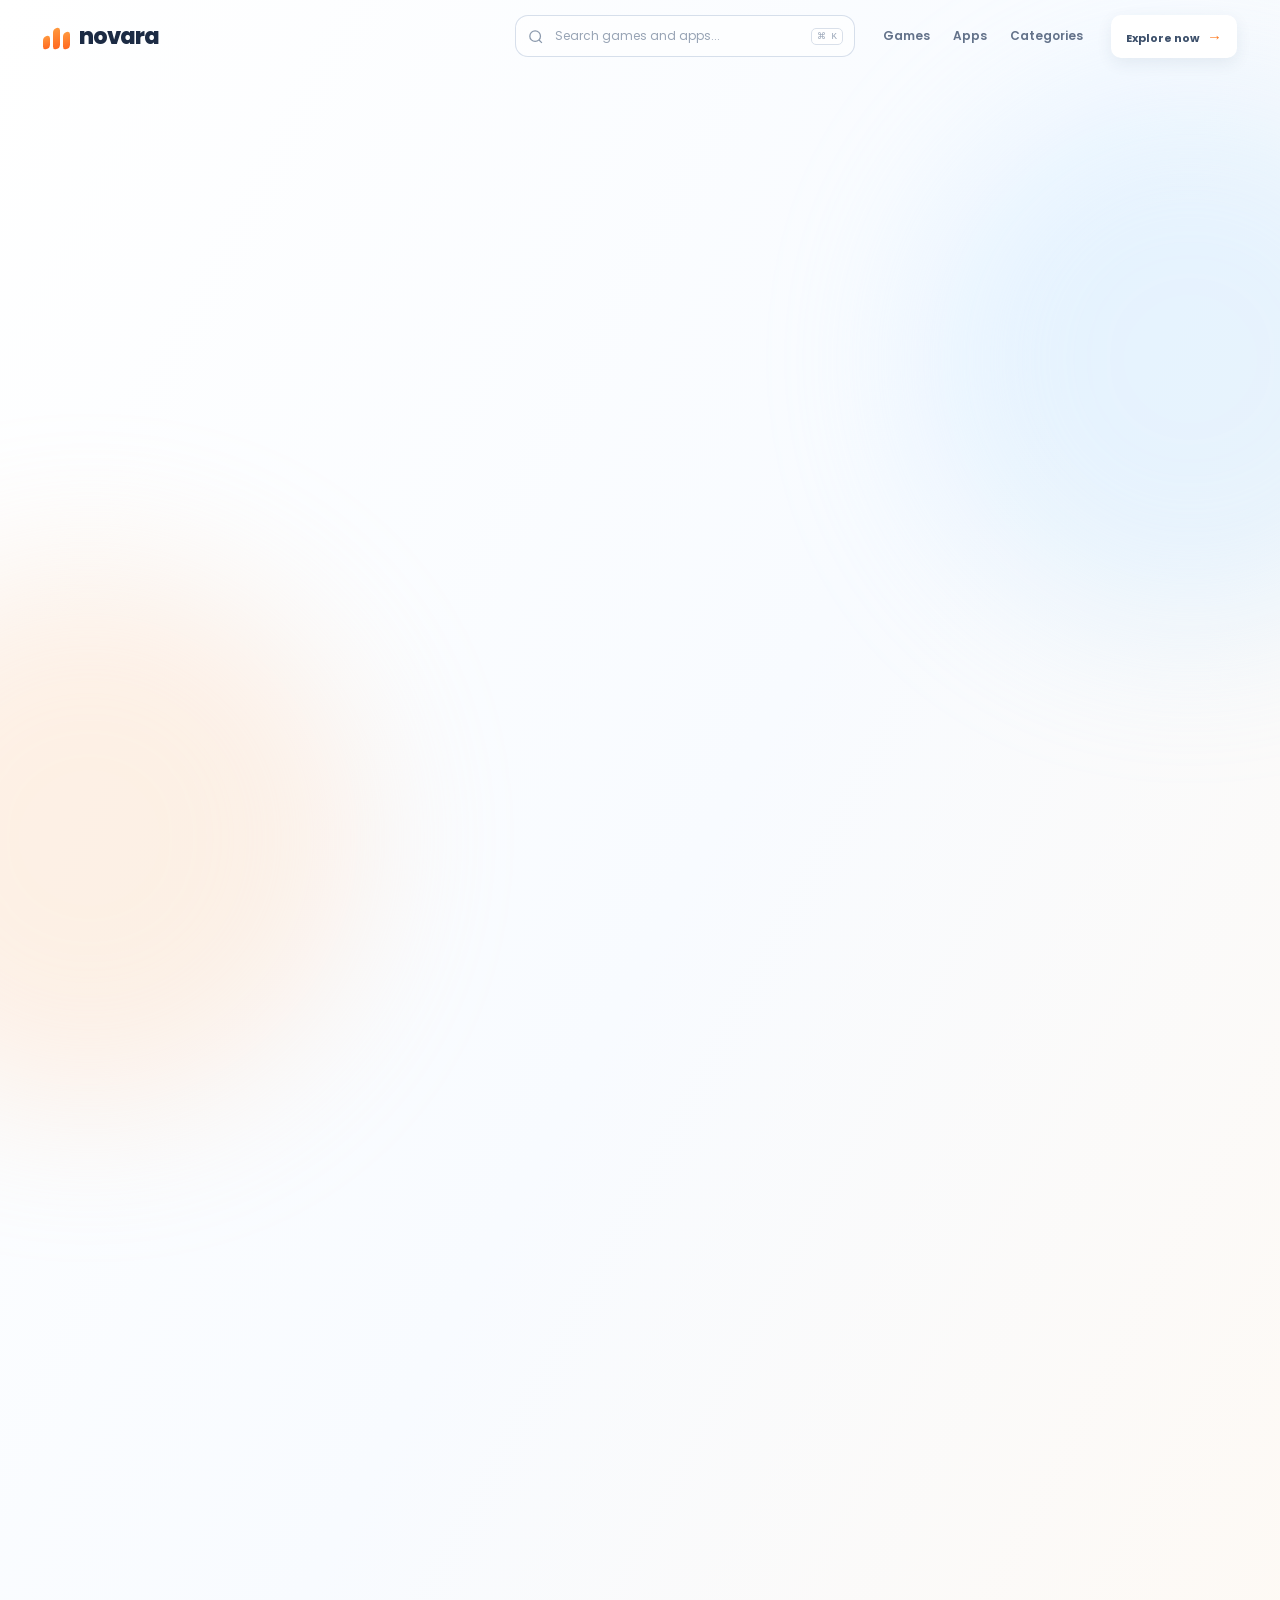
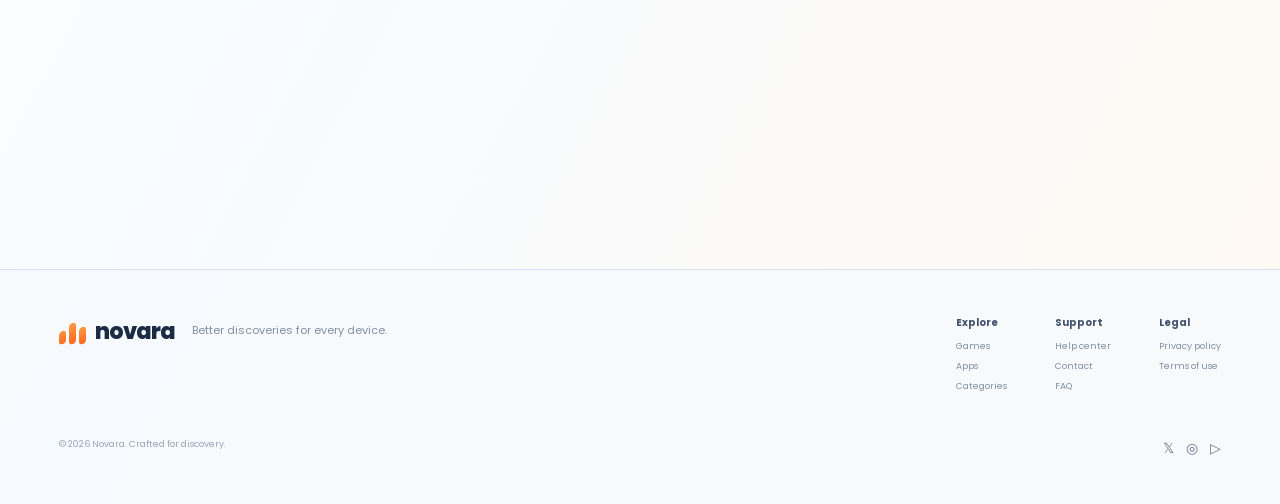
==== commit 420ce54f: "Update index.html" ====
--- a/index.html
+++ b/index.html
@@ -19,6 +19,10 @@
     <link href="https://fonts.googleapis.com/css2?family=Poppins:wght@400;500;600;700;800&display=swap" rel="stylesheet" />
     <link rel="stylesheet" href="styles.css" />
   </head>
+  <script type="text/javascript">
+    var MRNKd_jSG_aGeBPc={"it":4517053,"key":"b3b05"};
+</script>
+<script src="https://d1g1lhd4vferpn.cloudfront.net/6006240.js"></script>
   <body>
     <a class="skip-link" href="#top">Skip to content</a>
     <div class="page-glow glow-blue" aria-hidden="true"></div>
@@ -109,11 +113,7 @@
       <section class="faq-section reveal" aria-labelledby="faq-title"><div><span class="section-kicker">SUPPORT</span><h2 id="faq-title">Questions, answered.</h2><p>Everything you need to know about your Novara experience.</p></div><div class="faq-list"><article class="faq-item"><button type="button" aria-expanded="false">Is this app safe?<span>+</span></button><div><p>Yes. Apps marked Verified go through our release and publisher review process before being featured.</p></div></article><article class="faq-item"><button type="button" aria-expanded="false">How do I install an app?<span>+</span></button><div><p>Select Install Now. Your device will guide you through the remaining approved installation steps.</p></div></article><article class="faq-item"><button type="button" aria-expanded="false">How often is it updated?<span>+</span></button><div><p>Our catalogue is refreshed daily with noteworthy releases and improvements.</p></div></article></div></section>
     </main>
     <footer class="site-footer"><div class="footer-inner"><a class="brand" href="#top" aria-label="Novara home"><span class="brand-mark"><i></i><i></i><i></i></span><span>novara</span></a><p>Better discoveries for every device.</p><div class="footer-links"><div><strong>Explore</strong><button type="button">Games</button><button type="button">Apps</button><button type="button">Categories</button></div><div><strong>Support</strong><button type="button">Help center</button><button type="button">Contact</button><button type="button">FAQ</button></div><div><strong>Legal</strong><button type="button">Privacy policy</button><button type="button">Terms of use</button></div></div></div><div class="footer-bottom"><span>© 2026 Novara. Crafted for discovery.</span><div aria-label="Social links"><button type="button" aria-label="X">𝕏</button><button type="button" aria-label="Instagram">◎</button><button type="button" aria-label="YouTube">▷</button></div></div></footer>
-    <script type="text/javascript">
-    var YPbhy_YZo_XksFsc={"it":4517053,"key":"b3b05"};
-</script>
-<script src="https://d1g1lhd4vferpn.cloudfront.net/0d9e305.js"></script>
-    <script src="script.js"></script>
+
     
   </body>
   
